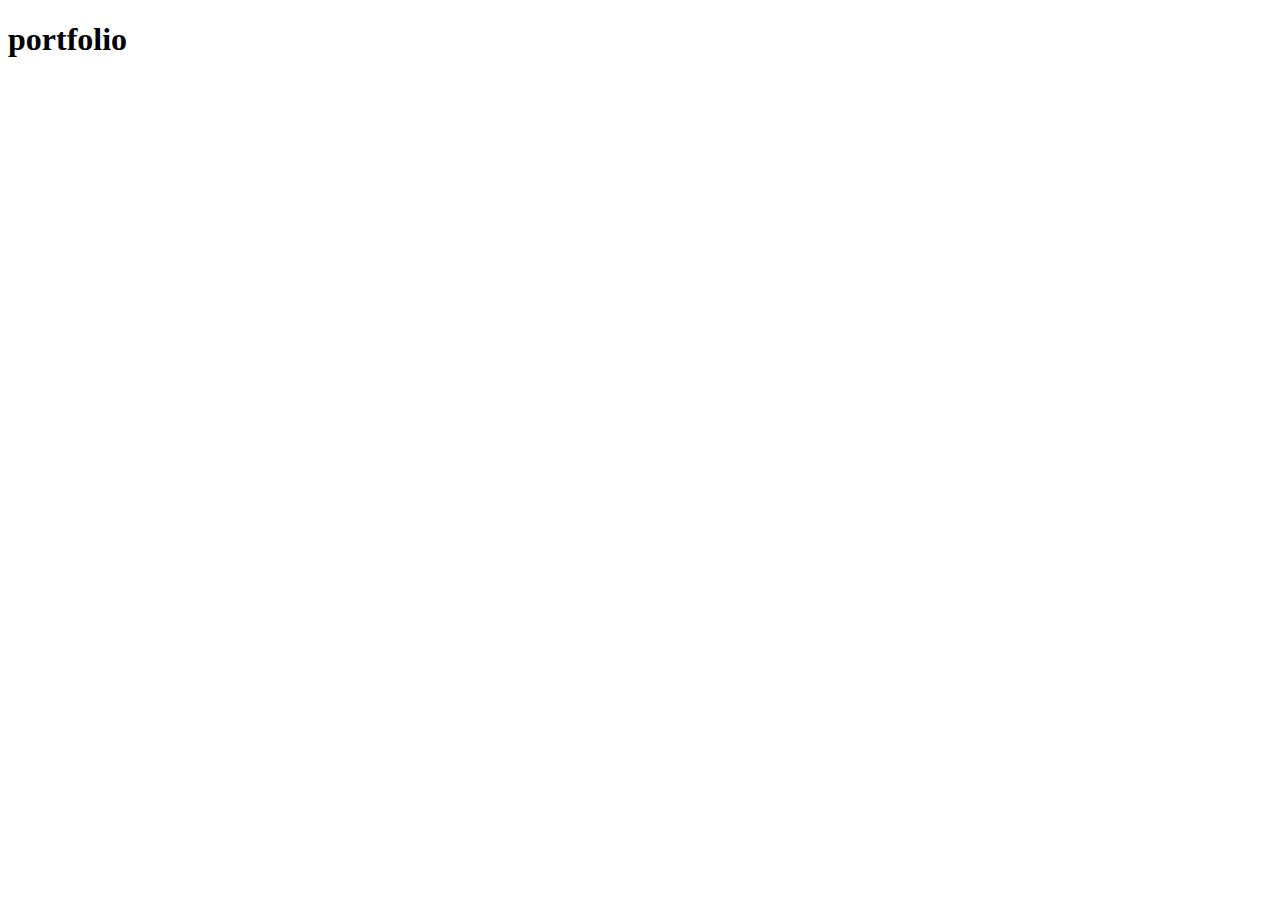
==== portfolio.html @ 669b17e3 "portfolio" ====
<!DOCTYPE html>
<html lang="en">
<head>
    <meta charset="UTF-8">
    <meta name="viewport" content="width=device-width, initial-scale=1.0">
    <title>portfolio</title>
</head>
<body>
    <h1>portfolio</h1>
</body>
</html>
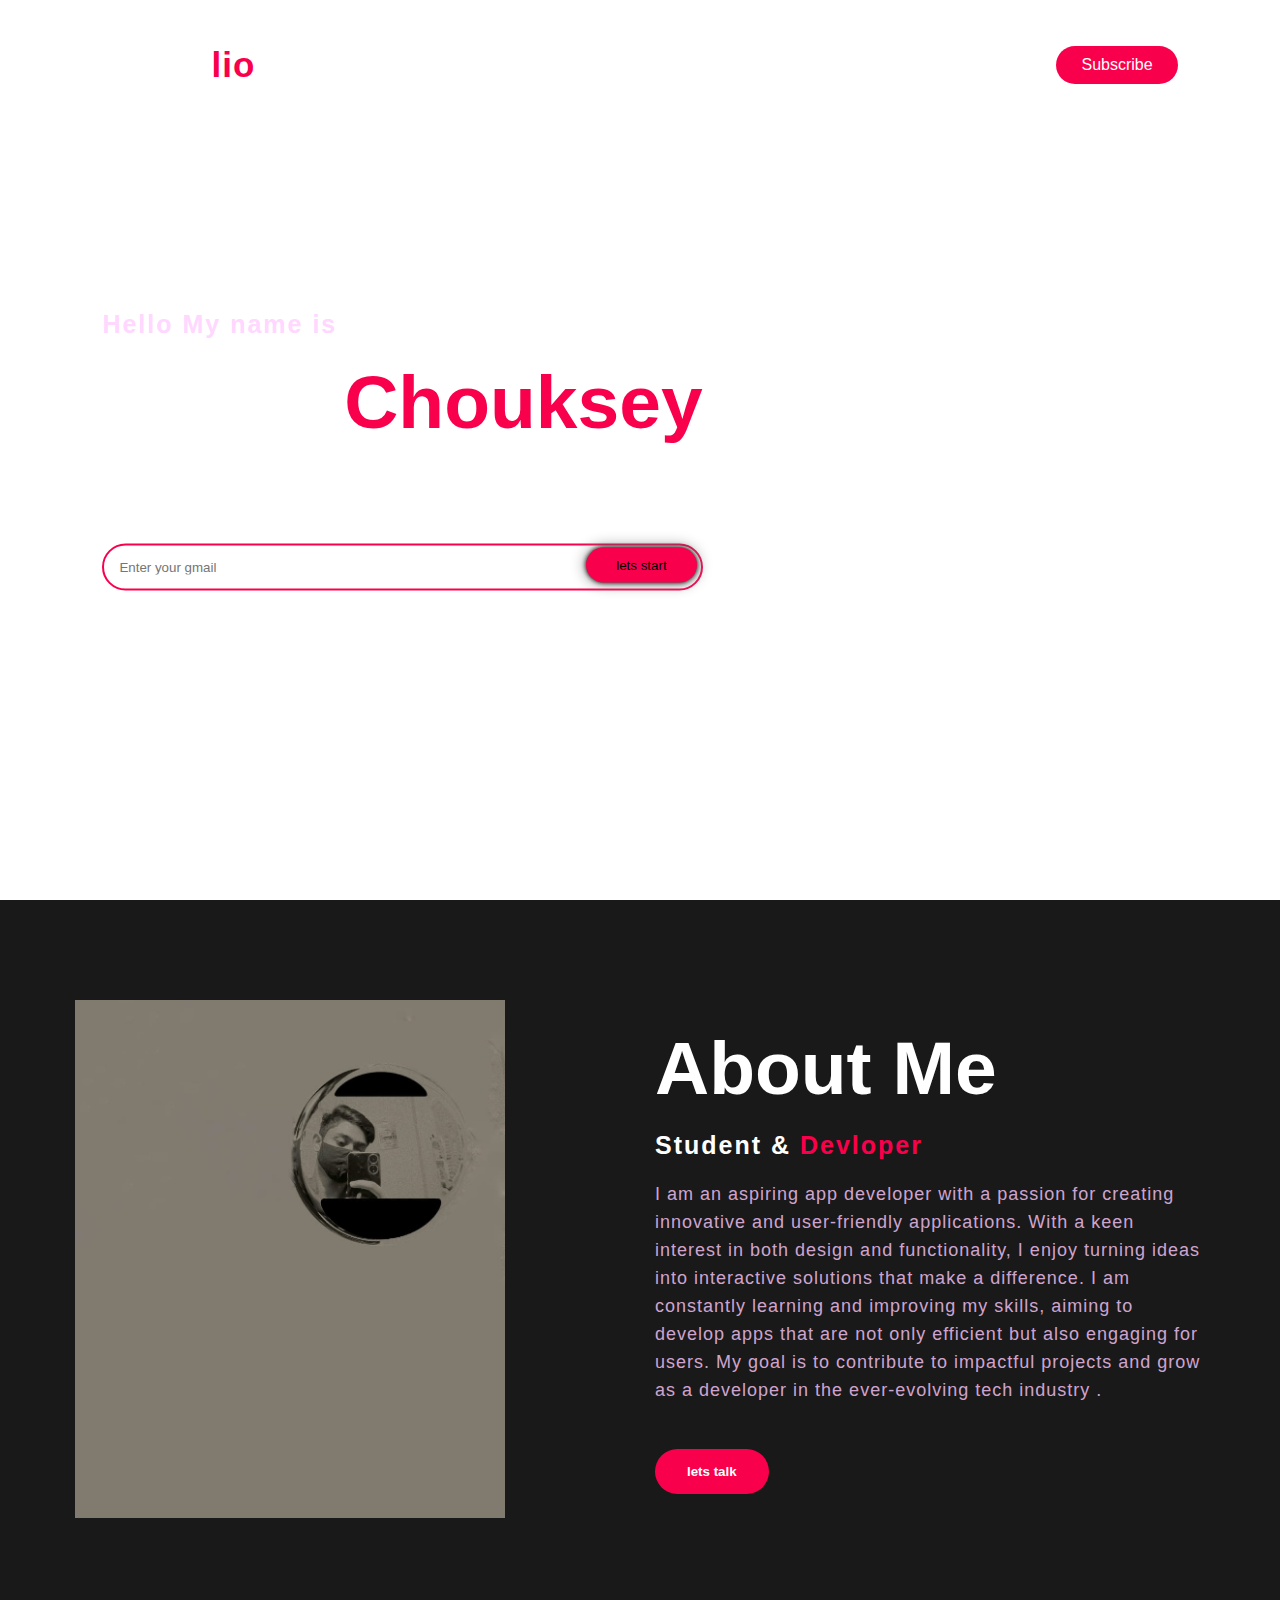
==== commit 2dab1067: "my portfolio" ====
--- a/portfolio.html
+++ b/portfolio.html
@@ -3,9 +3,82 @@
 <head>
     <meta charset="UTF-8">
     <meta name="viewport" content="width=device-width, initial-scale=1.0">
-    <title>portfolio</title>
+    <title>portfolio</title>  
+    <link rel="stylesheet" href="style.css">
+    <link rel="icon" href="/img/logo.jpeg">
+    <link rel="stylesheet" href="https://cdnjs.cloudflare.com/ajax/libs/font-awesome/6.6.0/css/all.min.css" integrity="sha512-Kc323vGBEqzTmouAECnVceyQqyqdsSiqLQISBL29aUW4U/M7pSPA/gEUZQqv1cwx4OnYxTxve5UMg5GT6L4JJg==" crossorigin="anonymous" referrerpolicy="no-referrer" />
+    
 </head>
 <body>
-    <h1>portfolio</h1>
+   
+
+    <!-- main -->
+
+    <main id="main">
+        <section>
+            
+            <div>
+                <nav >
+                    <h1 class="logo">Portfo<span>lio</span></h1>
+                     <ul>
+                        
+                        <li ><a href="#">Home</a></li>
+                        <li><a href="#">About us</a> </li>
+                        <li><a href="#">Service</a></li>
+                        <li><a href="#">Skill</a></li>
+                        <li><a href="#">Contact</a></li>
+                    </ul>
+                    <a class="btn" href="#">Subscribe</a>
+                    
+                </nav>
+                <div class="content">
+                    <h4>Hello My name is </h4>
+                    <h1>Vansh<span> Chouksey</span></h1>
+                    <h3>Im a Student.</h3>
+                    <div class="mll">
+                        <form >
+                            <input type="email" name="email" id="email" placeholder="Enter your gmail">
+                            <input type="submit" name="submit" value="lets start">
+                        </form>
+                    </div>
+                    
+                </div>
+                
+               </div>
+
+
+        </section>
+    
+        <!-- home ends here -->
+         <!-- about section starts  -->
+        <section class="about">
+            <div class="main-div">
+                <img src="/img/mehh.jpg" alt="">
+                <div class="about-text">
+                    
+                    <h2>
+                        About Me 
+                    </h2>
+                    <h5>
+                        Student & <span>Devloper</span>
+                    </h5>
+                    <p>I am an aspiring app developer with a passion for creating innovative and user-friendly applications. With a keen interest in both design and functionality, I enjoy turning ideas into interactive solutions that make a difference. I am constantly learning and improving my skills, aiming to develop apps that are not only efficient but also engaging for users. My goal is to contribute to impactful projects and grow as a developer in the ever-evolving tech industry .</p>
+                    <button class="b2" type="button">lets talk</button>
+                </div>
+            </div>
+        </section>
+        <!-- About us ends here -->
+         <!-- service section starts  -->
+        <section>service
+    
+        </section>
+        <section>skill
+    
+        </section>
+        <section>contact
+    
+        </section>
+    </main>
+
 </body>
 </html>--- a/style.css
+++ b/style.css
@@ -0,0 +1,162 @@
+*{
+    margin: 0px;
+    padding: 0px;
+    box-sizing: border-box;
+    border: 2px;
+    font-family: 'Franklin Gothic Medium', 'Arial Narrow', Arial, sans-serif;
+}
+#main section{
+    width: 100%;
+    height: 100vh;
+    /* background: url(/img/mehh.jpg); */
+    background-repeat: no-repeat;
+
+}
+
+nav{
+    display: flex;
+    align-items: center;
+    justify-content: space-between;
+    padding-top: 45px;
+    padding-left: 8%;
+    padding-right: 8%;
+    
+
+}
+.logo {
+    color: white;
+    font-size: 35px;
+    letter-spacing: 1px;
+    cursor: pointer;
+}
+.logo:hover{
+    color: black;
+}
+span{
+    color: #f9004d;
+}
+#main section div nav  ul li {
+display: inline;
+list-style-type:none ;
+padding: 10px 25px;
+}
+ul li a {
+    text-decoration: none;
+    color: white;
+    font-weight: bold;
+    text-transform: capitalize;
+}
+ul li a:hover{
+    color:#f9004d ;
+}
+
+.btn{
+    background-color: #f9004d;
+    color: white;
+    text-decoration: none;
+    border: 2px;
+    font-weight: bold transparent;
+    padding: 10px 25px;
+    border-radius: 30px;
+    transition: .45;
+}
+.btn:hover{
+    transform: scale(1.2);
+}
+.content{
+    position: absolute;
+    top: 50%;
+    left: 8%;
+    transform: translateY(-50%);
+}
+.content h1{
+color: white;
+margin: 20px 0px 20px;
+font-size: 75px;
+}
+.content h3{
+    color: white;
+margin-bottom: 50px;
+font-size: 25px;
+
+}
+.content h4{
+    color:#fcfc;
+    letter-spacing: 2px;
+    font-size: 25px;
+}
+.mll form input:first-child{
+    display: inline;
+    width: 100%;
+    padding: 14px 130px 14px 15px;
+    border: 2px solid #f9004d;
+    border-radius: 30px;
+
+}
+.mll form input:last-child{
+    position: absolute;
+    display: inline;
+   outline: none;
+    border: none;
+    padding: 10px 30px;
+    border-radius: 30px;
+    background-color: #f9004d;
+    box-shadow: 0px 0px 5px #000, 0px 0px 15px #858585;
+    top: 238px;
+    right: 6px;
+}
+.about{
+    width: 100%;
+    padding: 100px 0px;
+    background-color: #191919;
+}
+.about img {
+    height: auto;
+    width: 430px;
+}
+.about-text{
+    width: 550px;
+}
+.main-div{
+    width: 1130px;
+    max-width: 95%;
+    margin: 0 auto;
+    display: flex;
+    align-items: center;
+    justify-content: space-between;
+}
+.about-text h2{
+    color: white;
+    font-size: 75px;
+    text-transform: capitalize;
+    margin-bottom: 20px;
+}
+.about-text h5{
+    color: white;
+    letter-spacing: 2px;
+    font-size: 25px;
+    text-transform: capitalize;
+    margin-bottom: 20px;
+}
+.about-text p{
+    color: #fcfc;
+    letter-spacing: 1px;
+    font-size: 18px;
+    line-height: 28px;
+    margin-bottom: 45px;
+}
+.b2{
+    background-color: #f9004d;
+    color: white;
+    text-decoration: none;
+    border: 2px solid transparent;
+    font-weight: bold;
+    padding: 13px 30px;
+    border-radius: 30px;
+    transition: 0.45;
+}
+.b2:hover{
+    background-color: transparent;
+    border: 2px solid #f9004d;
+    cursor: pointer;
+}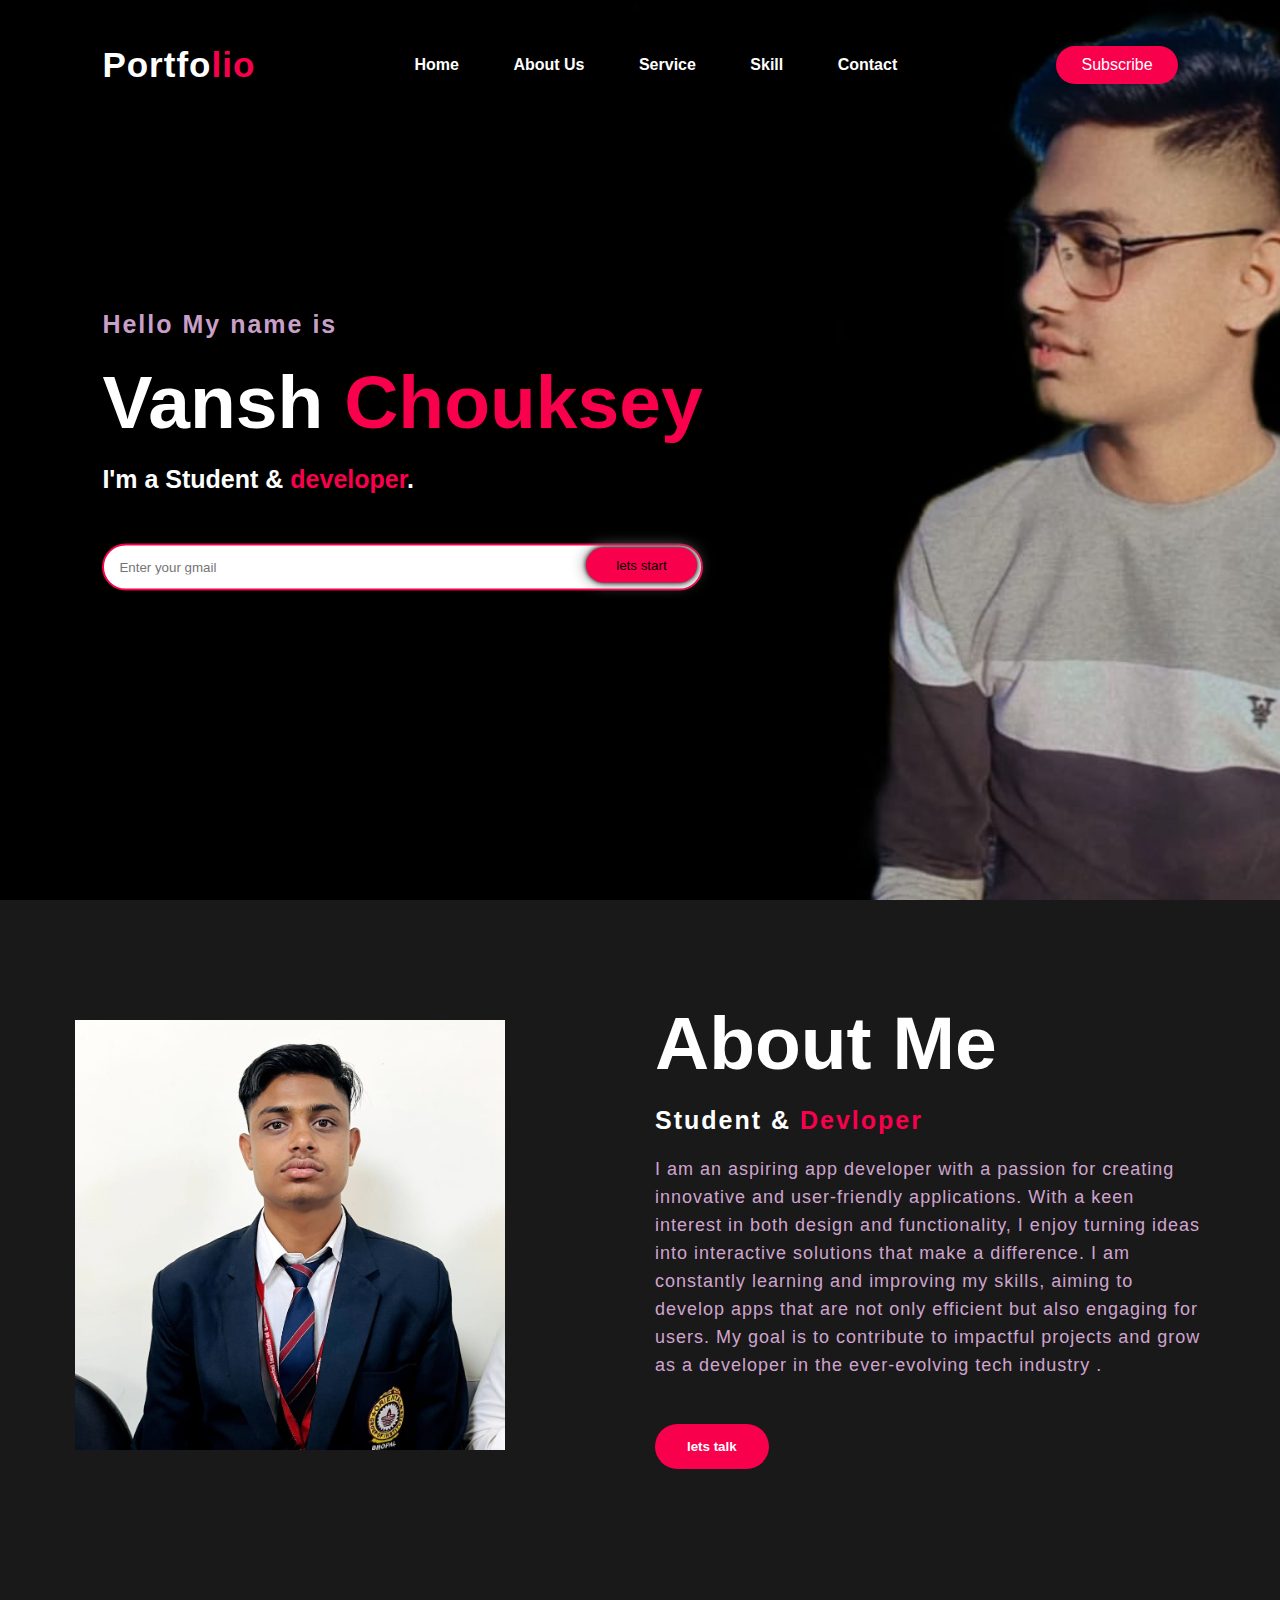
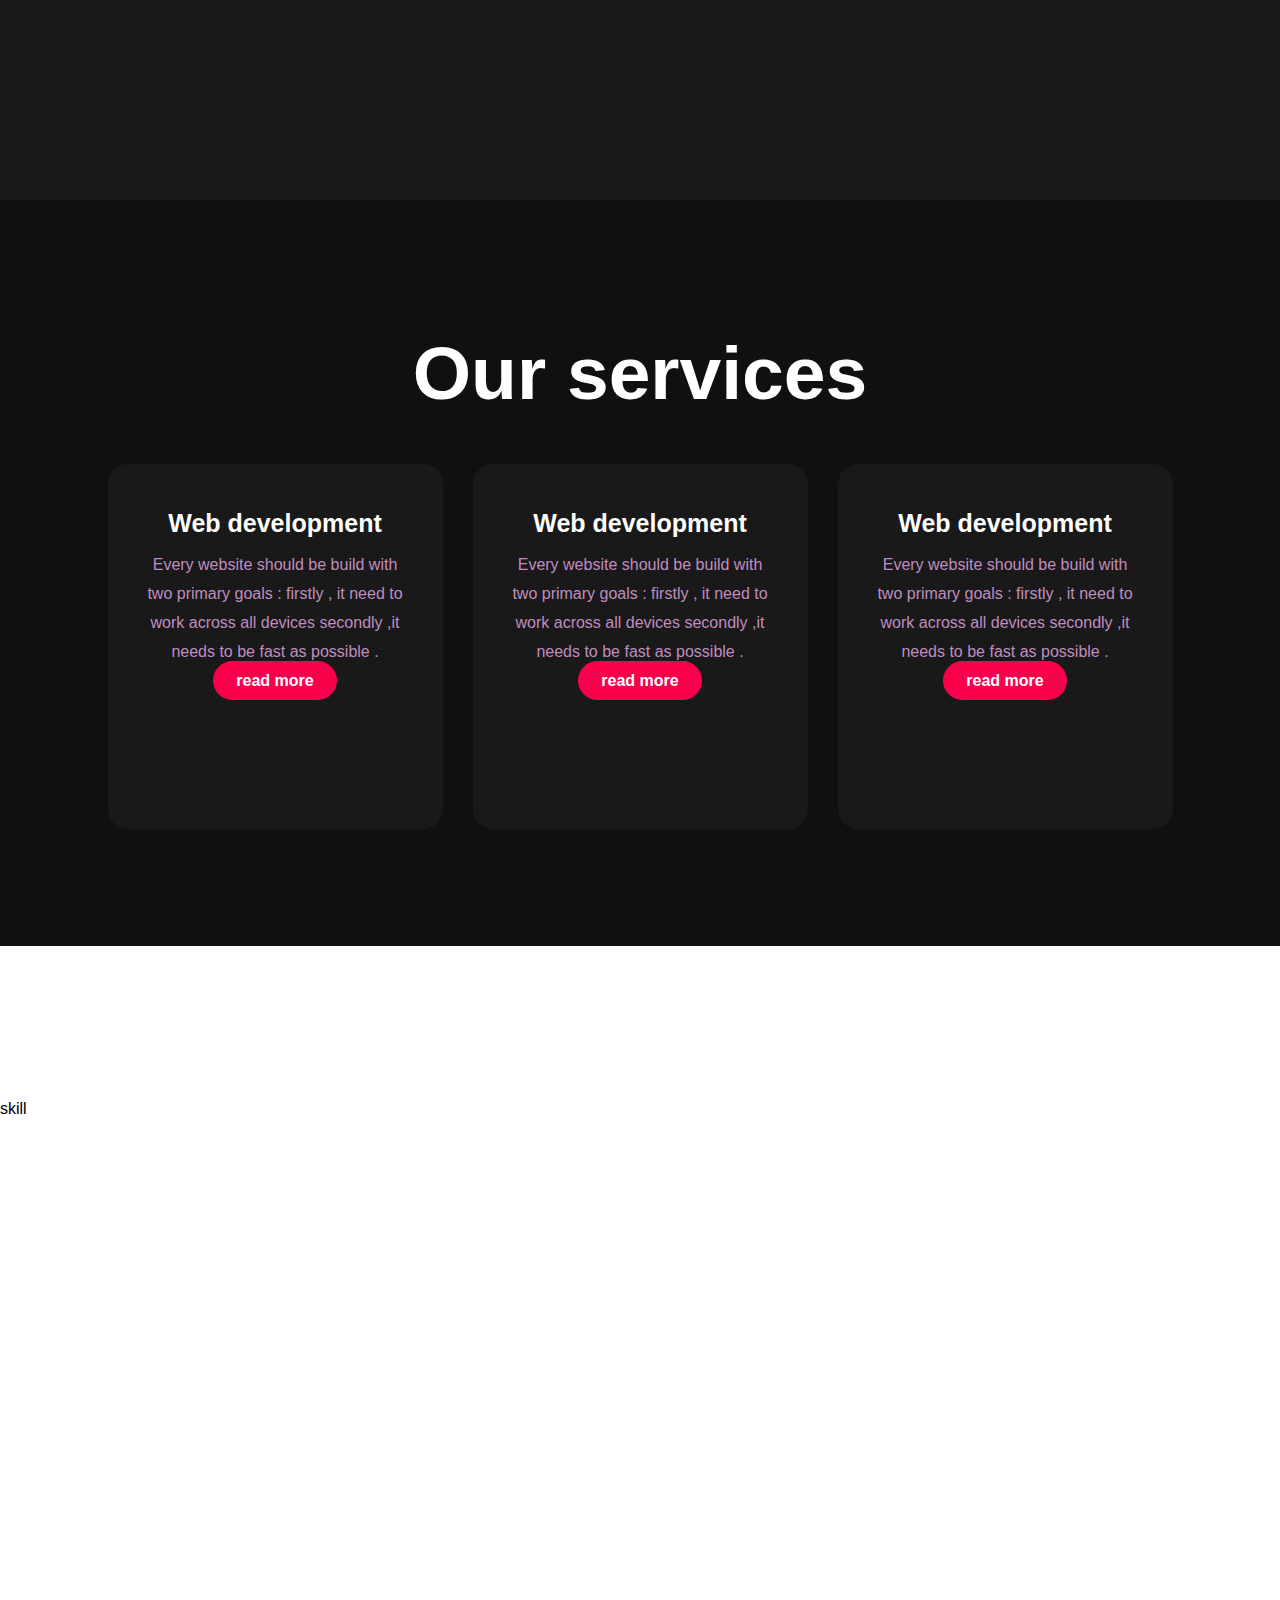
==== commit f3d99f78: "my portfolio-services" ====
--- a/portfolio.html
+++ b/portfolio.html
@@ -15,7 +15,7 @@
     <!-- main -->
 
     <main id="main">
-        <section>
+        <section class="image">
             
             <div>
                 <nav >
@@ -34,7 +34,7 @@
                 <div class="content">
                     <h4>Hello My name is </h4>
                     <h1>Vansh<span> Chouksey</span></h1>
-                    <h3>Im a Student.</h3>
+                    <h3>I'm a Student & <span>developer</span>.</h3>
                     <div class="mll">
                         <form >
                             <input type="email" name="email" id="email" placeholder="Enter your gmail">
@@ -53,7 +53,7 @@
          <!-- about section starts  -->
         <section class="about">
             <div class="main-div">
-                <img src="/img/mehh.jpg" alt="">
+                <img src="/img/std.jpg" alt="">
                 <div class="about-text">
                     
                     <h2>
@@ -69,7 +69,50 @@
         </section>
         <!-- About us ends here -->
          <!-- service section starts  -->
-        <section>service
+        <section >
+        <div class="service">
+            <div class="tittle">
+                <h2>Our services</h2>
+            </div>
+            <div class="box">
+                <div class="card">
+                    <i class="fa-solid fa-bars"></i>
+                    <h5>Web development</h5>
+                <div class="pra">
+                    <p>Every website should be build with two primary goals : firstly , it need to work across all devices secondly ,it needs to be fast as possible .<p>
+                        <p style="text-align: center;">
+                            <a href="#">read more</a>
+                        </p>
+                </div>
+            </div>
+            <div class="card">
+                <i class="fa-solid fa-user"></i>
+                <h5>Web development</h5>
+            <div class="pra">
+                <p>Every website should be build with two primary goals : firstly , it need to work across all devices secondly ,it needs to be fast as possible .<p>
+                    <p style="text-align: center;">
+                        <a  href="#">read more</a>
+                    </p>
+            </div>
+        </div>
+        <div class="card">
+            <i class="fa-solid fa-bell"></i>
+            <h5>Web development</h5>
+        <div class="pra">
+            <p>Every website should be build with two primary goals : firstly , it need to work across all devices secondly ,it needs to be fast as possible .<p>
+                <p style="text-align: center;">
+                    <a href="#">read more</a>
+                </p>
+        </div>
+    </div>
+         </div>
+         </div>
+            
+     
+               
+            
+            
+          
     
         </section>
         <section>skill
--- a/style.css
+++ b/style.css
@@ -11,6 +11,10 @@
     /* background: url(/img/mehh.jpg); */
     background-repeat: no-repeat;
 
+}
+.image{
+    background: url('/img/good.jpg') no-repeat center center fixed;
+    background-size: cover;
 }
 
 nav{
@@ -159,4 +163,69 @@
     background-color: transparent;
     border: 2px solid #f9004d;
     cursor: pointer;
+}
+.service{
+    width: 100%;
+    padding: 100px 0px;
+    background-color: #101010;
+}
+.tittle h2{
+    color: white;
+    font-size: 75px;
+    width: 1130px;
+    margin: 30px auto;
+    text-align: center;
+}
+.box{
+    display: flex;
+    justify-content: center;
+    align-items: center;
+    min-height: 400px;
+}
+.card{
+height: 365px;
+width: 335px;
+padding: 20px 35px;
+background-color: #191919;
+border-radius: 20px;
+margin: 15px;
+overflow: hidden;
+text-align: center;
+
+}
+.card i{
+    font-size: 50px;
+    display: block;
+    color: #f9004d;
+    margin: 25px 0px ;
+}
+h5{
+    color: white;
+    font-size: 25px;
+    margin-bottom: 12px;
+}
+.pra{
+    color: #fbfb;
+    font-size: 16px;
+    line-height: 29px;
+    margin-bottom: 25px;
+}
+.card a{
+    margin: 5px;
+    transform: translateY(20px); 
+    background-color: #f9004d;
+    color: white;
+    text-decoration: none;
+    border: 2px solid transparent;
+    font-weight: bold;
+    padding: 9px 21px;
+    border-radius: 30px;
+    transition: 0.45;
+   
+}
+.card a:hover{
+    background-color: transparent;
+    border: 2px solid #f9004d;
+    cursor: pointer;
+
 }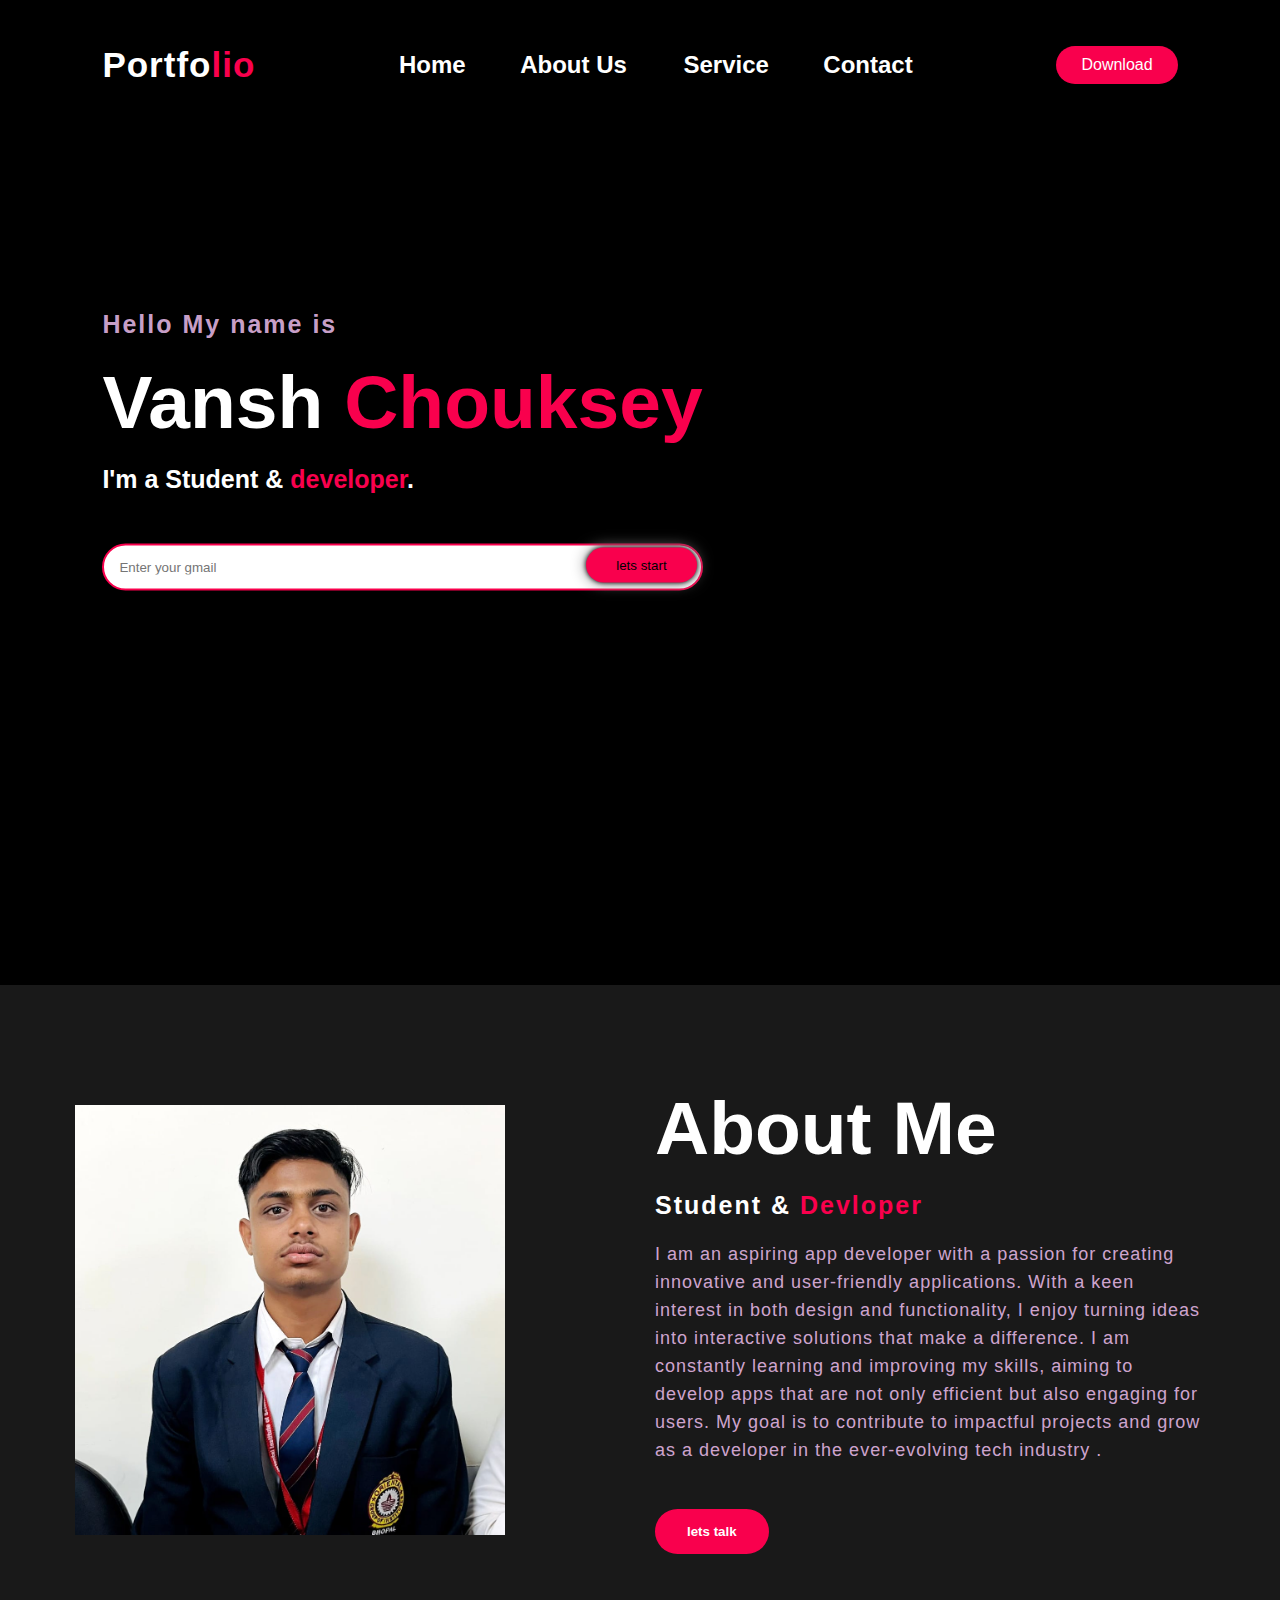
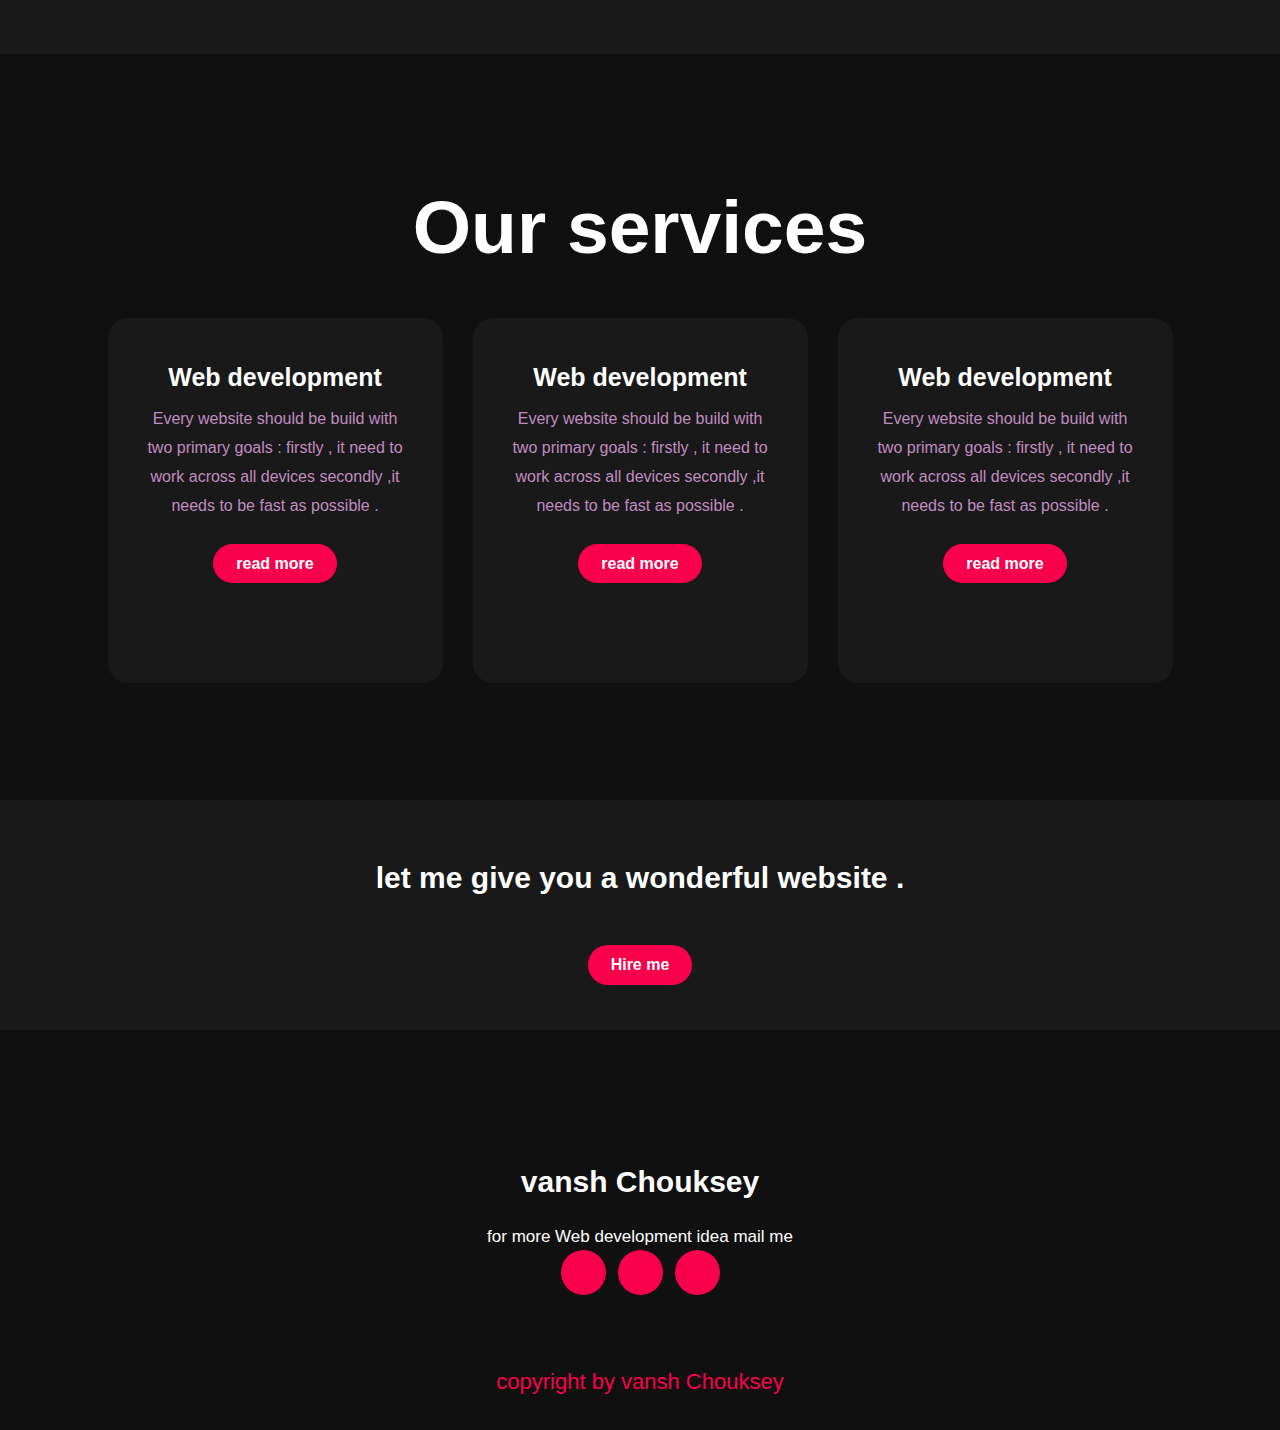
==== commit 01b9e013: "completed" ====
--- a/portfolio.html
+++ b/portfolio.html
@@ -10,6 +10,21 @@
     
 </head>
 <body>
+    <header>
+        <div>
+            <nav >
+                <h1 class="logo">Portfo<span>lio</span></h1>
+                 <ul>
+                    
+                    <li ><a href="#">Home</a></li>
+                    <li><a href="#">About us</a> </li>
+                    <li><a href="#">Service</a></li>
+                    <li><a href="#">Contact</a></li>
+                </ul>
+                <a class="btn" href="#">Download</a>
+                
+            </nav>
+    </header>
    
 
     <!-- main -->
@@ -17,7 +32,7 @@
     <main id="main">
         <section class="image">
             
-            <div>
+            <!-- <div>
                 <nav >
                     <h1 class="logo">Portfo<span>lio</span></h1>
                      <ul>
@@ -30,7 +45,7 @@
                     </ul>
                     <a class="btn" href="#">Subscribe</a>
                     
-                </nav>
+                </nav> -->
                 <div class="content">
                     <h4>Hello My name is </h4>
                     <h1>Vansh<span> Chouksey</span></h1>
@@ -51,7 +66,9 @@
     
         <!-- home ends here -->
          <!-- about section starts  -->
+          
         <section class="about">
+
             <div class="main-div">
                 <img src="/img/std.jpg" alt="">
                 <div class="about-text">
@@ -79,47 +96,60 @@
                     <i class="fa-solid fa-bars"></i>
                     <h5>Web development</h5>
                 <div class="pra">
-                    <p>Every website should be build with two primary goals : firstly , it need to work across all devices secondly ,it needs to be fast as possible .<p>
-                        <p style="text-align: center;">
-                            <a href="#">read more</a>
+                    <p>Every website should be build with two primary goals : firstly , it need to work across all devices secondly ,it needs to be fast as possible .
+                       
+                          
                         </p>
+                       
                 </div>
+                <a href="#">read more</a>
             </div>
             <div class="card">
                 <i class="fa-solid fa-user"></i>
                 <h5>Web development</h5>
             <div class="pra">
-                <p>Every website should be build with two primary goals : firstly , it need to work across all devices secondly ,it needs to be fast as possible .<p>
-                    <p style="text-align: center;">
-                        <a  href="#">read more</a>
+                <p>Every website should be build with two primary goals : firstly , it need to work across all devices secondly ,it needs to be fast as possible .
+                   
+                      
                     </p>
             </div>
+            <a  href="#">read more</a>
         </div>
         <div class="card">
             <i class="fa-solid fa-bell"></i>
             <h5>Web development</h5>
         <div class="pra">
-            <p>Every website should be build with two primary goals : firstly , it need to work across all devices secondly ,it needs to be fast as possible .<p>
-                <p style="text-align: center;">
-                    <a href="#">read more</a>
+            <p>Every website should be build with two primary goals : firstly , it need to work across all devices secondly ,it needs to be fast as possible .
+              
+                    
+                
                 </p>
         </div>
+        <a href="#">read more</a>
     </div>
          </div>
          </div>
-            
-     
-               
-            
-            
+                
+        </section>
+       <!-- ends here -->
+        <!-- contact me starts -->
+        <section>
+            <div class="contact-me">
+                <p>let me give you a wonderful website .</p>
+                <a href="">Hire me</a>
+            </div>
+    <!-- foter starts here  -->
+     <footer>
+        <p class="name">vansh Chouksey</p>
+        <p class="para">for more Web development idea mail me </p>
+        <div class="social">
+            <a href=""><i class="fa-brands fa-facebook"></i></a>
+            <a href=""><i class="fa-brands fa-instagram"></i></a>
+            <a href=""><i class="fa-brands fa-telegram"></i></a>
           
-    
-        </section>
-        <section>skill
-    
-        </section>
-        <section>contact
-    
+        </div>
+        <p class="end">copyright by vansh Chouksey</p>
+     </footer>
         </section>
     </main>
 
--- a/style.css
+++ b/style.css
@@ -6,15 +6,21 @@
     font-family: 'Franklin Gothic Medium', 'Arial Narrow', Arial, sans-serif;
 }
 #main section{
-    width: 100%;
-    height: 100vh;
+    /* width: 100%;
+    height: 100vh; */
     /* background: url(/img/mehh.jpg); */
     background-repeat: no-repeat;
 
 }
 .image{
-    background: url('/img/good.jpg') no-repeat center center fixed;
+    width: 100%;
+    height: 100vh;
+    /* background: url('/img/tryyyy.jpg') no-repeat center center fixed; */
+    background-color: #000;
     background-size: cover;
+}
+header{
+    background-color: #000;
 }
 
 nav{
@@ -23,7 +29,8 @@
     justify-content: space-between;
     padding-top: 45px;
     padding-left: 8%;
-    padding-right: 8%;
+    padding-right: 8%
+   
     
 
 }
@@ -34,15 +41,17 @@
     cursor: pointer;
 }
 .logo:hover{
-    color: black;
+    color: #f9004d;
 }
 span{
     color: #f9004d;
 }
-#main section div nav  ul li {
+header div nav  ul li {
 display: inline;
+font-size: 1.5em;
 list-style-type:none ;
 padding: 10px 25px;
+;
 }
 ul li a {
     text-decoration: none;
@@ -52,6 +61,9 @@
 }
 ul li a:hover{
     color:#f9004d ;
+ 
+
+    
 }
 
 .btn{
@@ -208,7 +220,10 @@
     color: #fbfb;
     font-size: 16px;
     line-height: 29px;
-    margin-bottom: 25px;
+    margin-bottom: 35px;
+    margin-top: 10px;
+   
+
 }
 .card a{
     margin: 5px;
@@ -221,6 +236,7 @@
     padding: 9px 21px;
     border-radius: 30px;
     transition: 0.45;
+    /* padding-top: 10px; */
    
 }
 .card a:hover{
@@ -228,4 +244,94 @@
     border: 2px solid #f9004d;
     cursor: pointer;
 
+}
+.pra a{
+    /* margin-top: 10px; */
+    padding-top: 10px;
+}
+.box .card .pra a{
+    padding-top: 10px;
+}
+.contact-me{
+    width: 100%;
+    height: 230px;
+    background-color: #191919;
+    display: flex;
+    flex-direction: column;
+    justify-content: center;
+    align-items: center;
+}
+.contact-me p{
+    color: white;
+    margin-bottom: 25px;
+    font-size: 30px;
+    font-weight: bold;
+}
+.contact-me a{
+    margin: 5px;
+    transform: translateY(20px); 
+    background-color: #f9004d;
+    color: white;
+    text-decoration: none;
+    border: 2px solid transparent;
+    font-weight: bold;
+    padding: 9px 21px;
+    border-radius: 30px;
+    transition: 0.45;
+}
+.contact-me a:hover{
+    background-color: transparent;
+    border: 2px solid #f9004d;
+    cursor: pointer;
+}
+footer{
+    position: relative;
+    width: 100%;
+    height: 400px;
+    background-color: #101010;
+    display: flex;
+    flex-direction: column;
+    align-items: center;
+    justify-content: center;
+}
+.name{
+    font-size: 30px;
+    color: white;
+    margin-bottom: 25px;
+    font-weight: bold;
+}
+.para{
+    font-size: 17px;
+    color: white;
+    text-align: center;
+    line-height:26px ;
+    width: 500px;
+}
+.social{
+    display: flex;
+    gap: 12px;
+}
+.social a{
+    width: 45px;
+    height: 45px;
+    display: flex;
+    align-items: center;
+    justify-content: center;
+    background-color: #f9004d;
+    border-radius: 50%;
+    border-radius: 30px;
+    color: white;
+    font-size: 20px;
+    text-decoration: none;
+}
+.social a:hover{
+    transform:scale(1.2) ;
+    transition: .3;
+}
+.end{
+    position: absolute;
+    color: #f9004d;
+    bottom: 35px;
+    font-size: 22px;
+
 }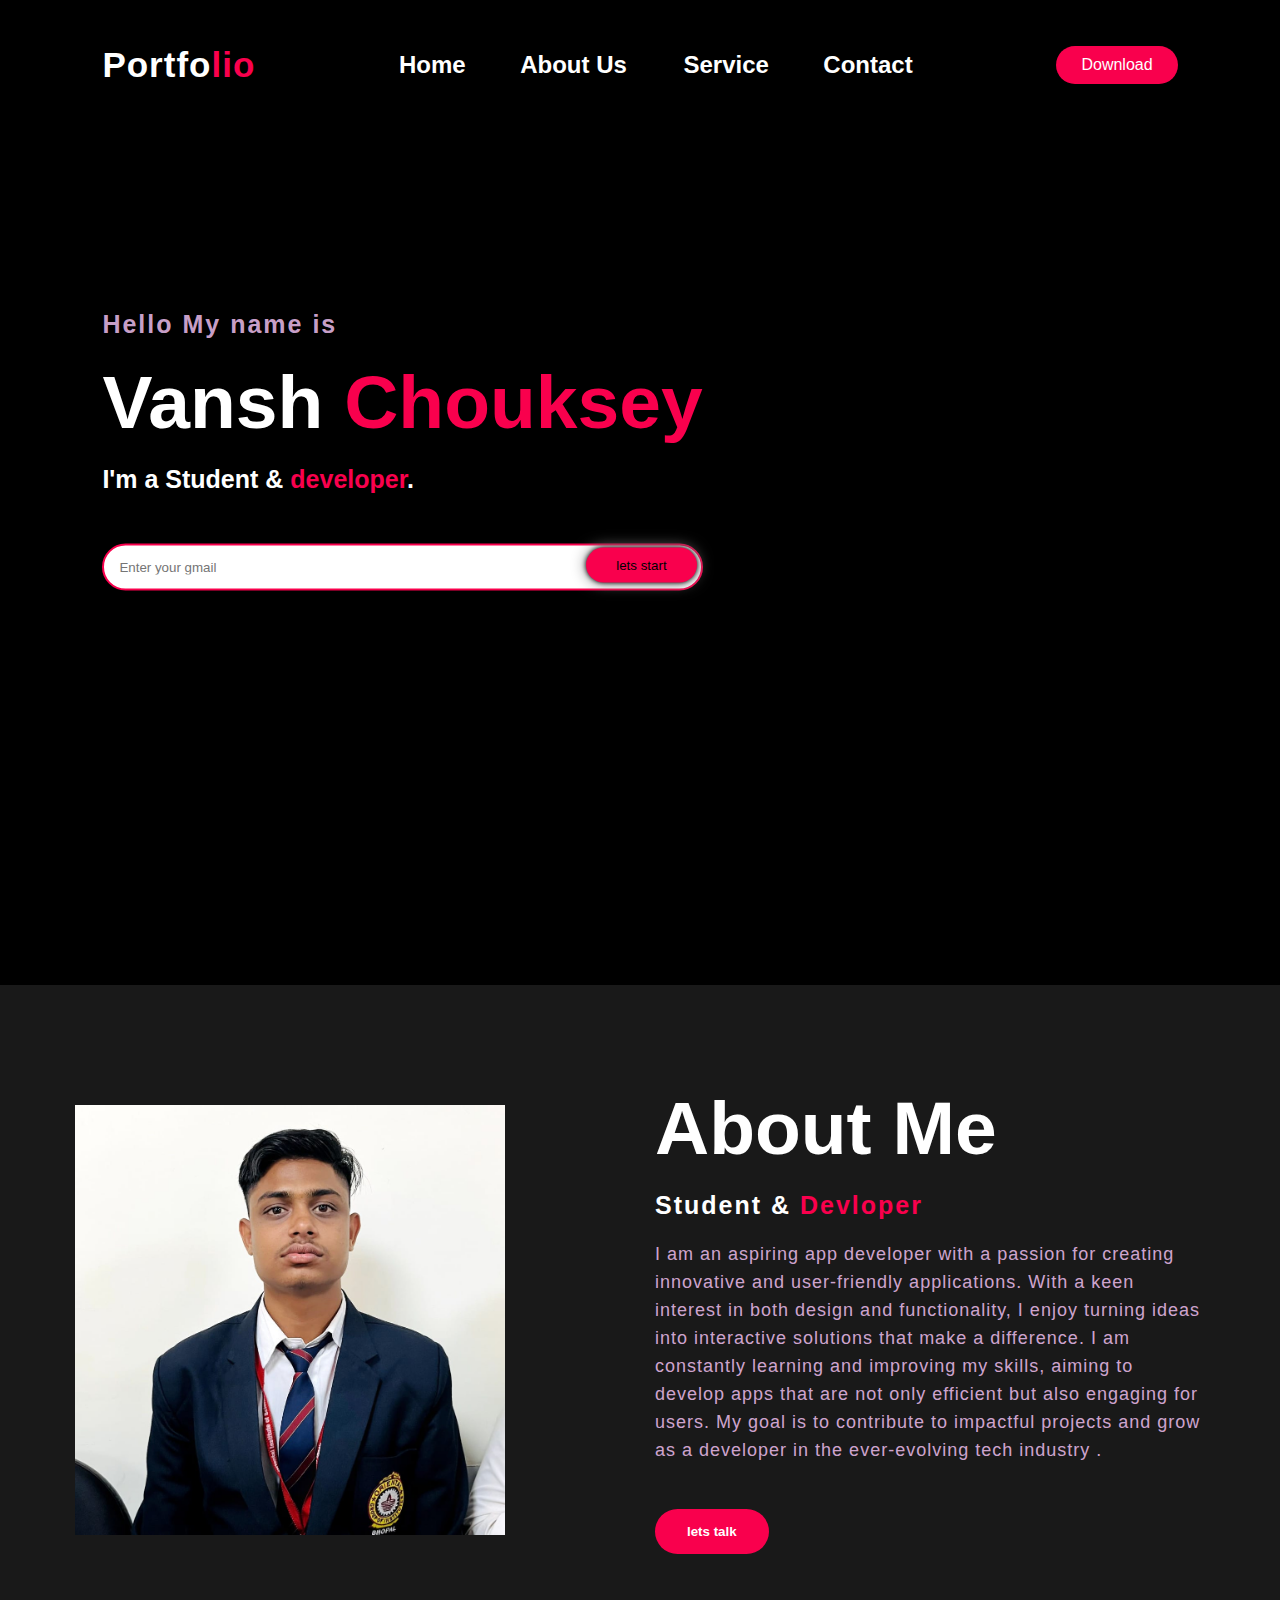
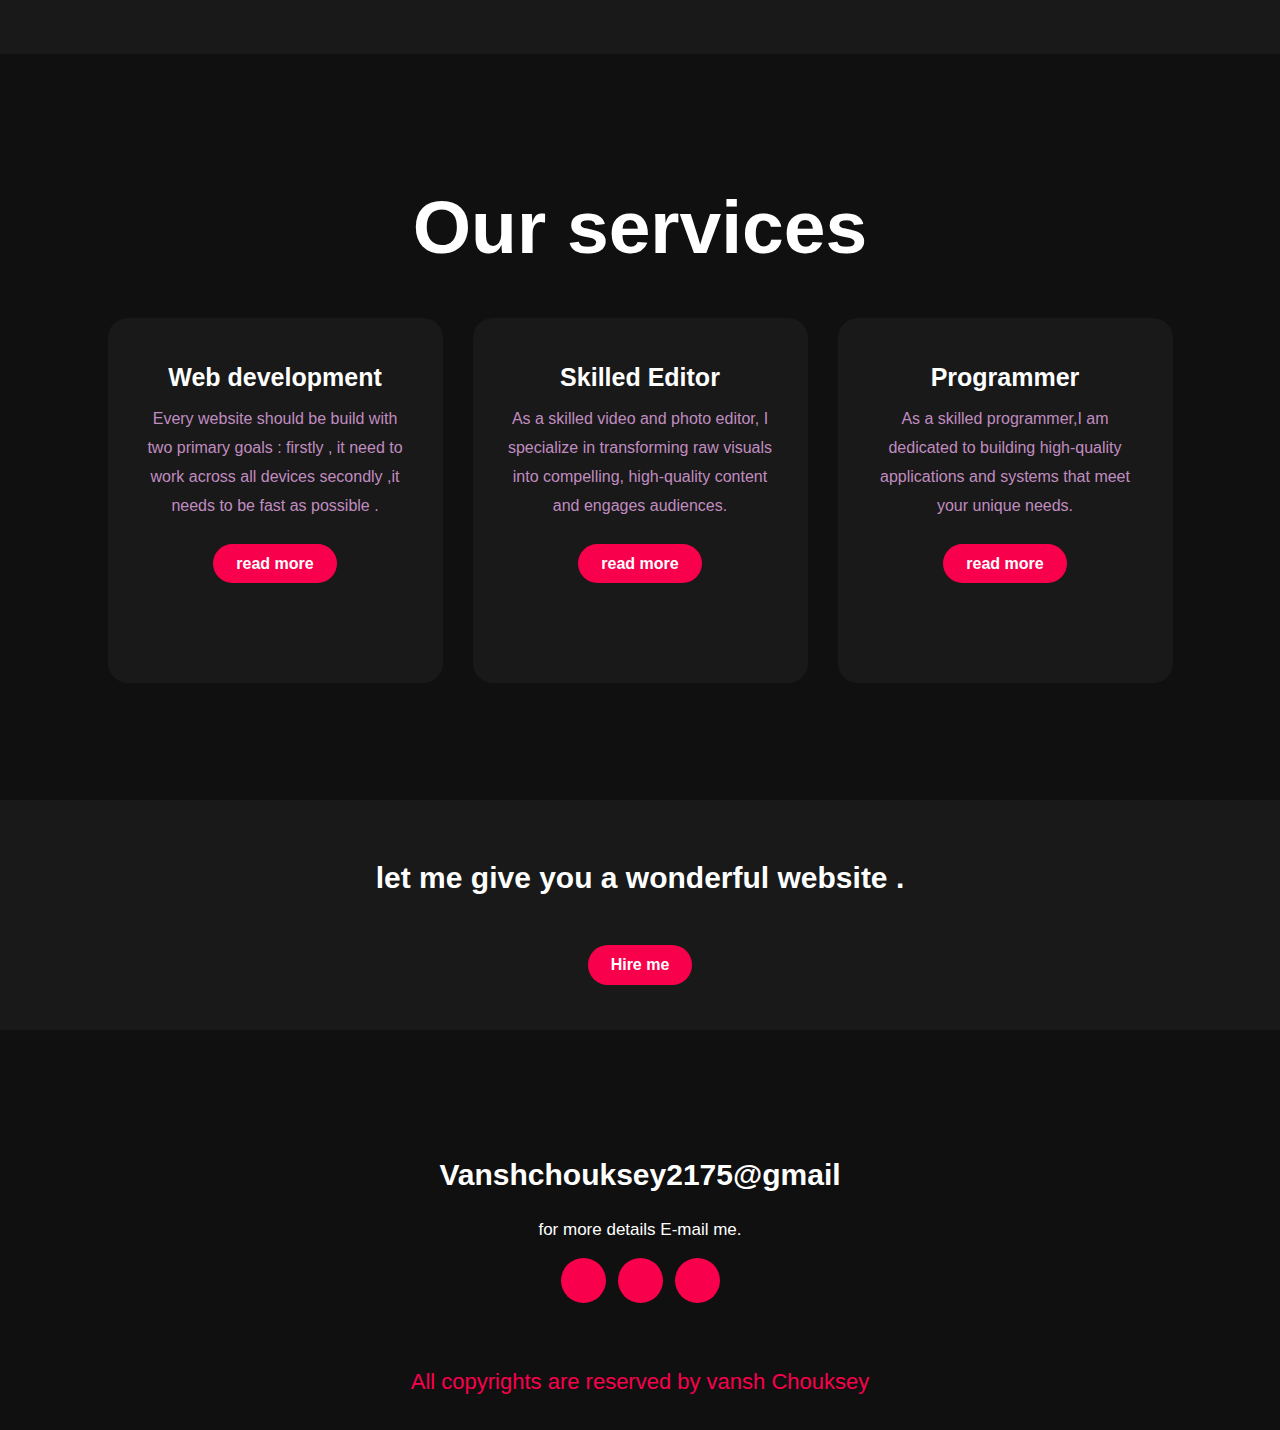
==== commit 6aeef664: "completed" ====
--- a/portfolio.html
+++ b/portfolio.html
@@ -30,22 +30,7 @@
     <!-- main -->
 
     <main id="main">
-        <section class="image">
-            
-            <!-- <div>
-                <nav >
-                    <h1 class="logo">Portfo<span>lio</span></h1>
-                     <ul>
-                        
-                        <li ><a href="#">Home</a></li>
-                        <li><a href="#">About us</a> </li>
-                        <li><a href="#">Service</a></li>
-                        <li><a href="#">Skill</a></li>
-                        <li><a href="#">Contact</a></li>
-                    </ul>
-                    <a class="btn" href="#">Subscribe</a>
-                    
-                </nav> -->
+        <section id="Home">
                 <div class="content">
                     <h4>Hello My name is </h4>
                     <h1>Vansh<span> Chouksey</span></h1>
@@ -67,7 +52,7 @@
         <!-- home ends here -->
          <!-- about section starts  -->
           
-        <section class="about">
+        <section id="about">
 
             <div class="main-div">
                 <img src="/img/std.jpg" alt="">
@@ -86,7 +71,7 @@
         </section>
         <!-- About us ends here -->
          <!-- service section starts  -->
-        <section >
+        <section id="sevice-sec">
         <div class="service">
             <div class="tittle">
                 <h2>Our services</h2>
@@ -106,20 +91,18 @@
             </div>
             <div class="card">
                 <i class="fa-solid fa-user"></i>
-                <h5>Web development</h5>
+                <h5>Skilled Editor</h5>
             <div class="pra">
-                <p>Every website should be build with two primary goals : firstly , it need to work across all devices secondly ,it needs to be fast as possible .
-                   
-                      
+                <p>As a skilled video and photo editor, I specialize in transforming raw visuals into compelling, high-quality content  and engages audiences.
                     </p>
             </div>
             <a  href="#">read more</a>
         </div>
         <div class="card">
             <i class="fa-solid fa-bell"></i>
-            <h5>Web development</h5>
+            <h5>Programmer</h5>
         <div class="pra">
-            <p>Every website should be build with two primary goals : firstly , it need to work across all devices secondly ,it needs to be fast as possible .
+            <p>As a skilled programmer,I am dedicated to building high-quality applications and systems that meet your unique needs.
               
                     
                 
@@ -133,22 +116,22 @@
         </section>
        <!-- ends here -->
         <!-- contact me starts -->
-        <section>
+        <section id="contact">
             <div class="contact-me">
                 <p>let me give you a wonderful website .</p>
                 <a href="">Hire me</a>
             </div>
     <!-- foter starts here  -->
      <footer>
-        <p class="name">vansh Chouksey</p>
-        <p class="para">for more Web development idea mail me </p>
+        <p class="name">Vanshchouksey2175@gmail</p>
+        <p class="para">for more details E-mail me. </p>
         <div class="social">
             <a href=""><i class="fa-brands fa-facebook"></i></a>
             <a href=""><i class="fa-brands fa-instagram"></i></a>
             <a href=""><i class="fa-brands fa-telegram"></i></a>
           
         </div>
-        <p class="end">copyright by vansh Chouksey</p>
+        <p class="end">All copyrights are reserved  by vansh Chouksey</p>
      </footer>
         </section>
     </main>
--- a/style.css
+++ b/style.css
@@ -12,7 +12,7 @@
     background-repeat: no-repeat;
 
 }
-.image{
+#Home{
     width: 100%;
     height: 100vh;
     /* background: url('/img/tryyyy.jpg') no-repeat center center fixed; */
@@ -121,12 +121,13 @@
     top: 238px;
     right: 6px;
 }
-.about{
+/* about */
+#about{
     width: 100%;
     padding: 100px 0px;
     background-color: #191919;
 }
-.about img {
+#about img {
     height: auto;
     width: 430px;
 }
@@ -176,6 +177,7 @@
     border: 2px solid #f9004d;
     cursor: pointer;
 }
+/* service */
 .service{
     width: 100%;
     padding: 100px 0px;
@@ -300,12 +302,16 @@
     margin-bottom: 25px;
     font-weight: bold;
 }
+.name:hover{
+    border-bottom: 5px solid #197416;
+}
 .para{
     font-size: 17px;
     color: white;
     text-align: center;
     line-height:26px ;
     width: 500px;
+    margin-bottom: 15px;
 }
 .social{
     display: flex;
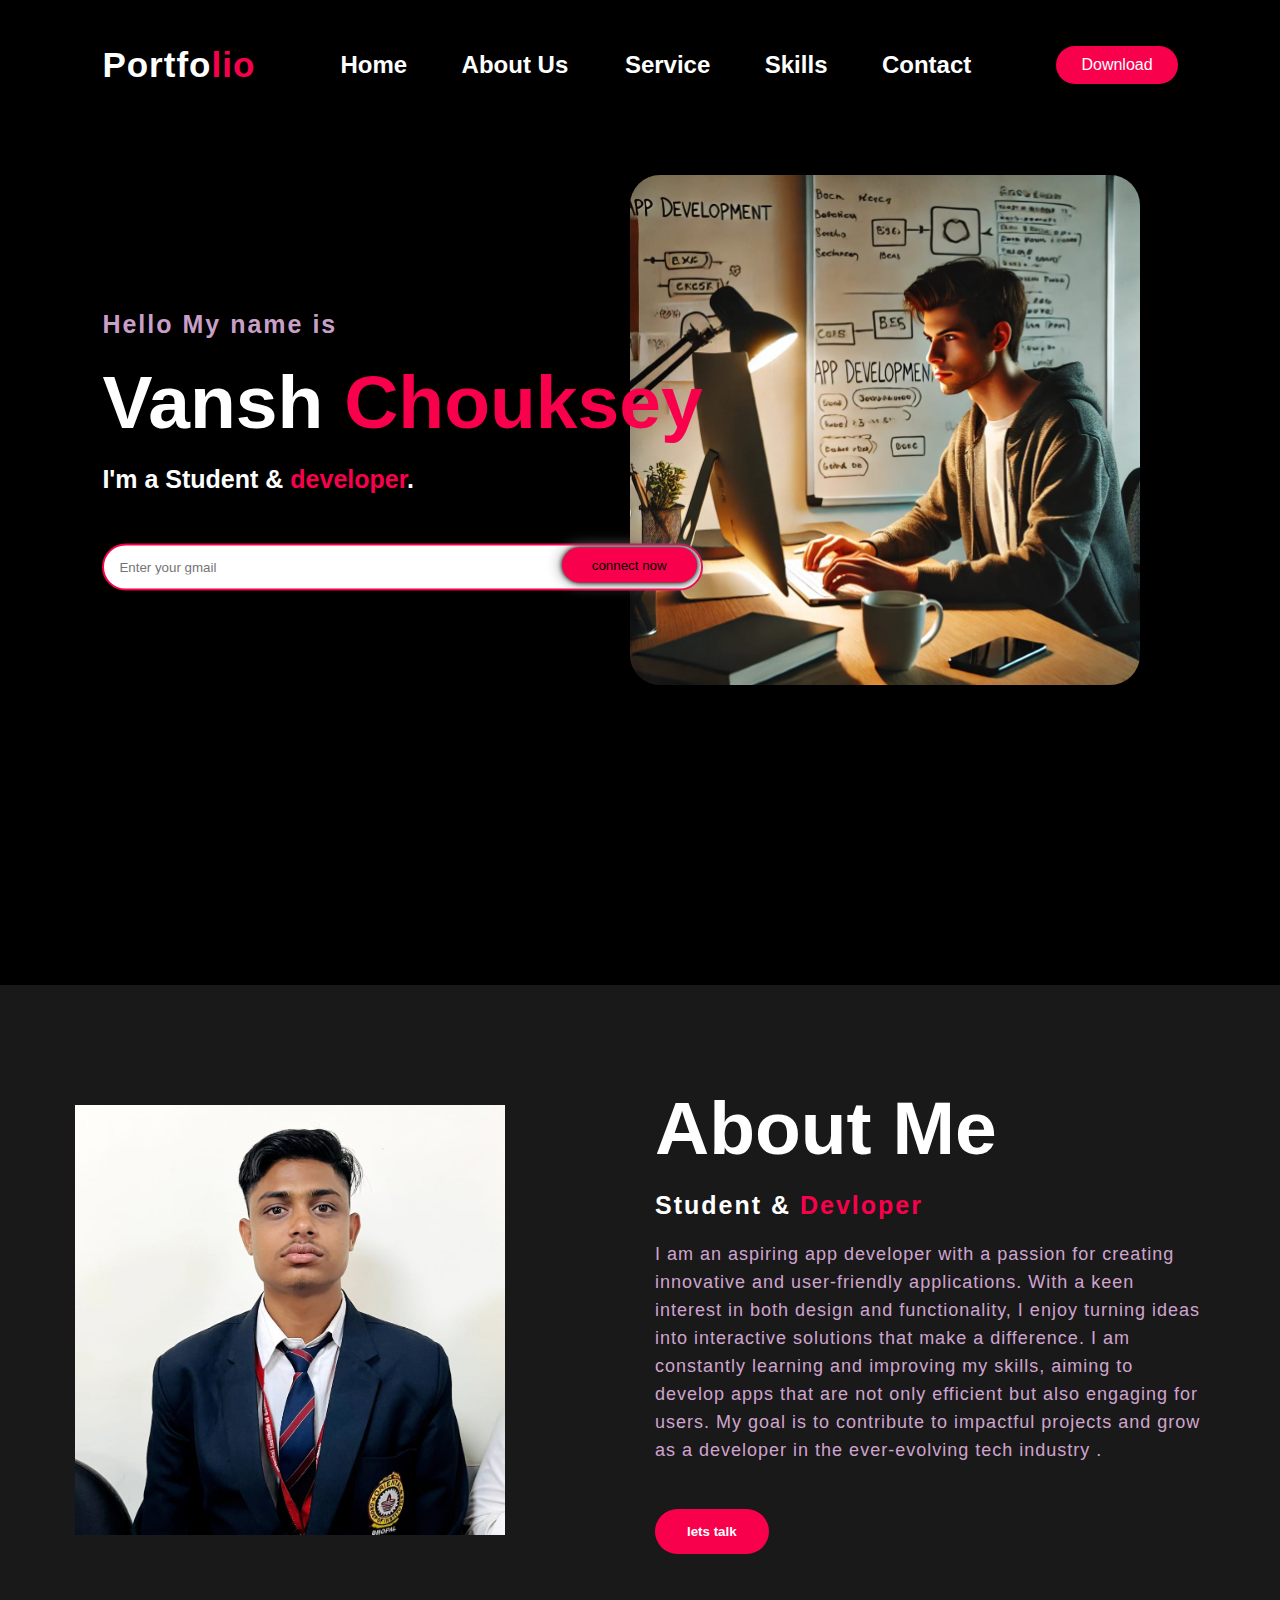
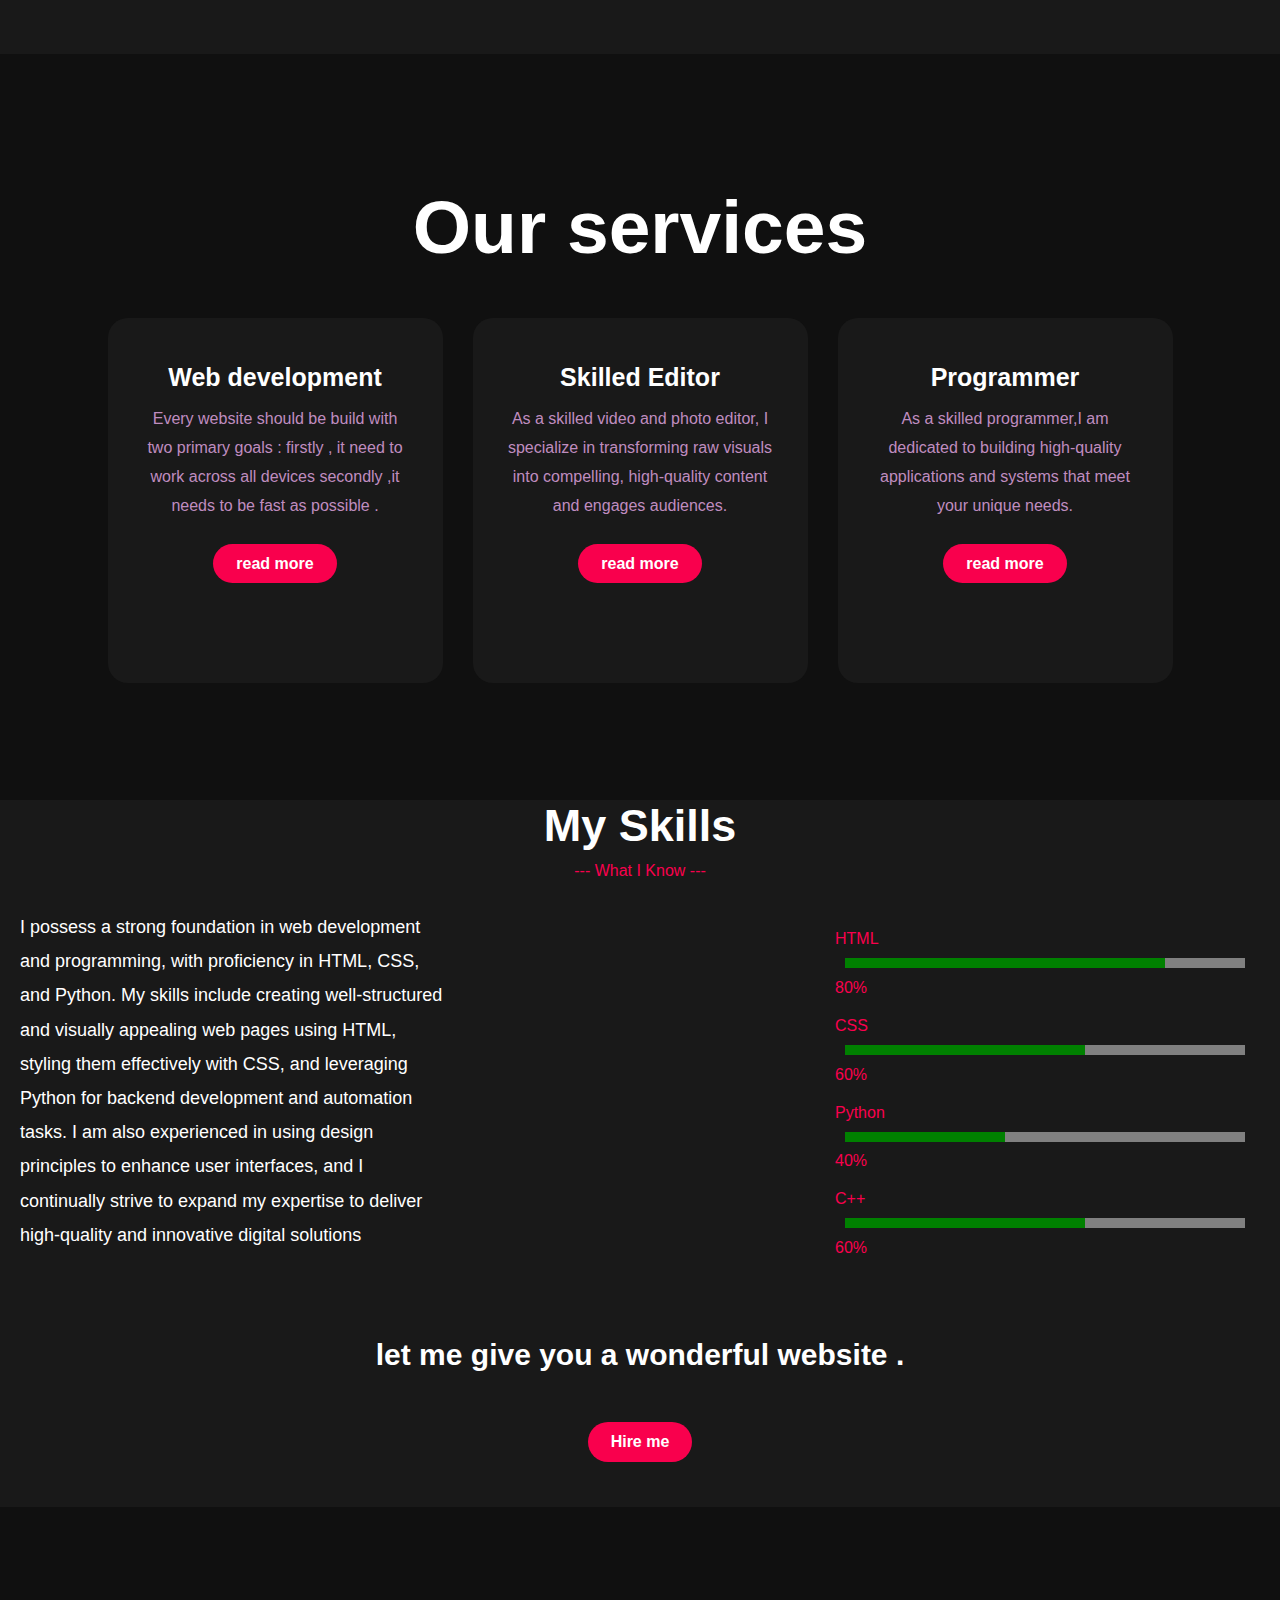
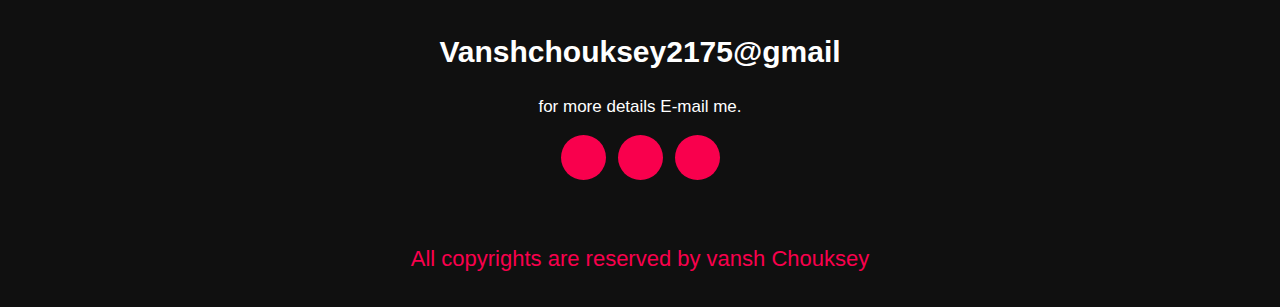
==== commit cfa1af89: "skill" ====
--- a/portfolio.html
+++ b/portfolio.html
@@ -16,10 +16,11 @@
                 <h1 class="logo">Portfo<span>lio</span></h1>
                  <ul>
                     
-                    <li ><a href="#">Home</a></li>
-                    <li><a href="#">About us</a> </li>
-                    <li><a href="#">Service</a></li>
-                    <li><a href="#">Contact</a></li>
+                    <li ><a href="#Home">Home</a></li>
+                    <li><a href="#about">About us</a> </li>
+                    <li><a href="#sevice-sec">Service</a></li>
+                    <li><a href="#skills">Skills</a></li>
+                    <li><a href="#contact">Contact</a></li>
                 </ul>
                 <a class="btn" href="#">Download</a>
                 
@@ -31,6 +32,9 @@
 
     <main id="main">
         <section id="Home">
+            <div class="img1">
+                <img src="/img/pr.jpg" >
+            </div>
                 <div class="content">
                     <h4>Hello My name is </h4>
                     <h1>Vansh<span> Chouksey</span></h1>
@@ -38,7 +42,7 @@
                     <div class="mll">
                         <form >
                             <input type="email" name="email" id="email" placeholder="Enter your gmail">
-                            <input type="submit" name="submit" value="lets start">
+                            <input type="submit" name="submit" value="connect now">
                         </form>
                     </div>
                     
@@ -115,6 +119,41 @@
                 
         </section>
        <!-- ends here -->
+        <!-- skill section -->
+        <section id="skills">
+            <div class="skill-head">
+                <h3>My Skills</h3>
+                <p>--- What I Know ---</p>
+            </div>
+         <div class="skills-container">
+            <div class="skill-para">
+                <p>
+                    I possess a strong foundation in web development and programming, with proficiency in HTML, CSS, and Python. My skills include creating well-structured and visually appealing web pages using HTML, styling them effectively with CSS, and leveraging Python for backend development and automation tasks. I am also experienced in using design principles to enhance user interfaces, and I continually strive to expand my expertise to deliver high-quality and innovative digital solutions
+                </p>
+            </div>
+            <div class="what">
+                
+                <div class="skill">
+                    <p>HTML</p>
+                    <progress max="100" value="80"></progress><span>80%</span>
+                </div>
+                <div class="skill">
+                    <p>CSS</p>
+                    <progress max="100" value="60"></progress><span>60%</span>
+                </div>
+                <div class="skill">
+                    <p>Python</p>
+                    <progress max="100" value="40"></progress><span>40%</span>
+                </div>
+                <div class="skill">
+                    <p>C++</p>
+                    <progress max="100" value="60"></progress><span>60%</span>
+                </div>
+    
+            </div>
+         </div>
+        </section>
+         
         <!-- contact me starts -->
         <section id="contact">
             <div class="contact-me">
--- a/style.css
+++ b/style.css
@@ -4,6 +4,7 @@
     box-sizing: border-box;
     border: 2px;
     font-family: 'Franklin Gothic Medium', 'Arial Narrow', Arial, sans-serif;
+    scroll-behavior: smooth;
 }
 #main section{
     /* width: 100%;
@@ -12,6 +13,20 @@
     background-repeat: no-repeat;
 
 }
+.img1 {
+    display: flex; /* Make it a flex container */
+    justify-content: flex-end; /* Align child elements to the right */
+    height: 600px;
+    padding-right: 140px;
+    padding-top: 90px;
+  
+}
+.img1 img{
+    background-color: #f9004d;
+    border-radius: 50%;
+    border-radius: 30px;
+}
+
 #Home{
     width: 100%;
     height: 100vh;
@@ -254,6 +269,58 @@
 .box .card .pra a{
     padding-top: 10px;
 }
+/* skills */
+#skills{
+    background-color: #191919;
+}
+.skill-head {
+    text-align: center;
+}
+.skill-head h3{
+    color: white;
+    font-size: 45px;
+}
+.skill-head p {
+    color: #f9004d;
+    margin: 10px 0;
+}
+
+/* Layout for skill items */
+
+
+.skills-container{
+    display: flex;
+    justify-content: space-between; 
+    align-items: flex-start; 
+    gap: 390px; 
+    padding: 20px; /* Optional padding for the container */
+}
+.skill-para{
+    color: white;
+    width: 50%;
+    font-size: 18px;
+    line-height: 1.9;
+}
+ .what{
+    width: 50%;
+ 
+}
+.skill{
+    color: #f9004d;
+    gap: 10px;
+    margin-top: 20px;
+}
+
+
+/* Improve progress bar appearance */
+progress {
+    
+    width: 400px;
+    height: 10px;
+    margin: 10px;
+} 
+
+
 .contact-me{
     width: 100%;
     height: 230px;
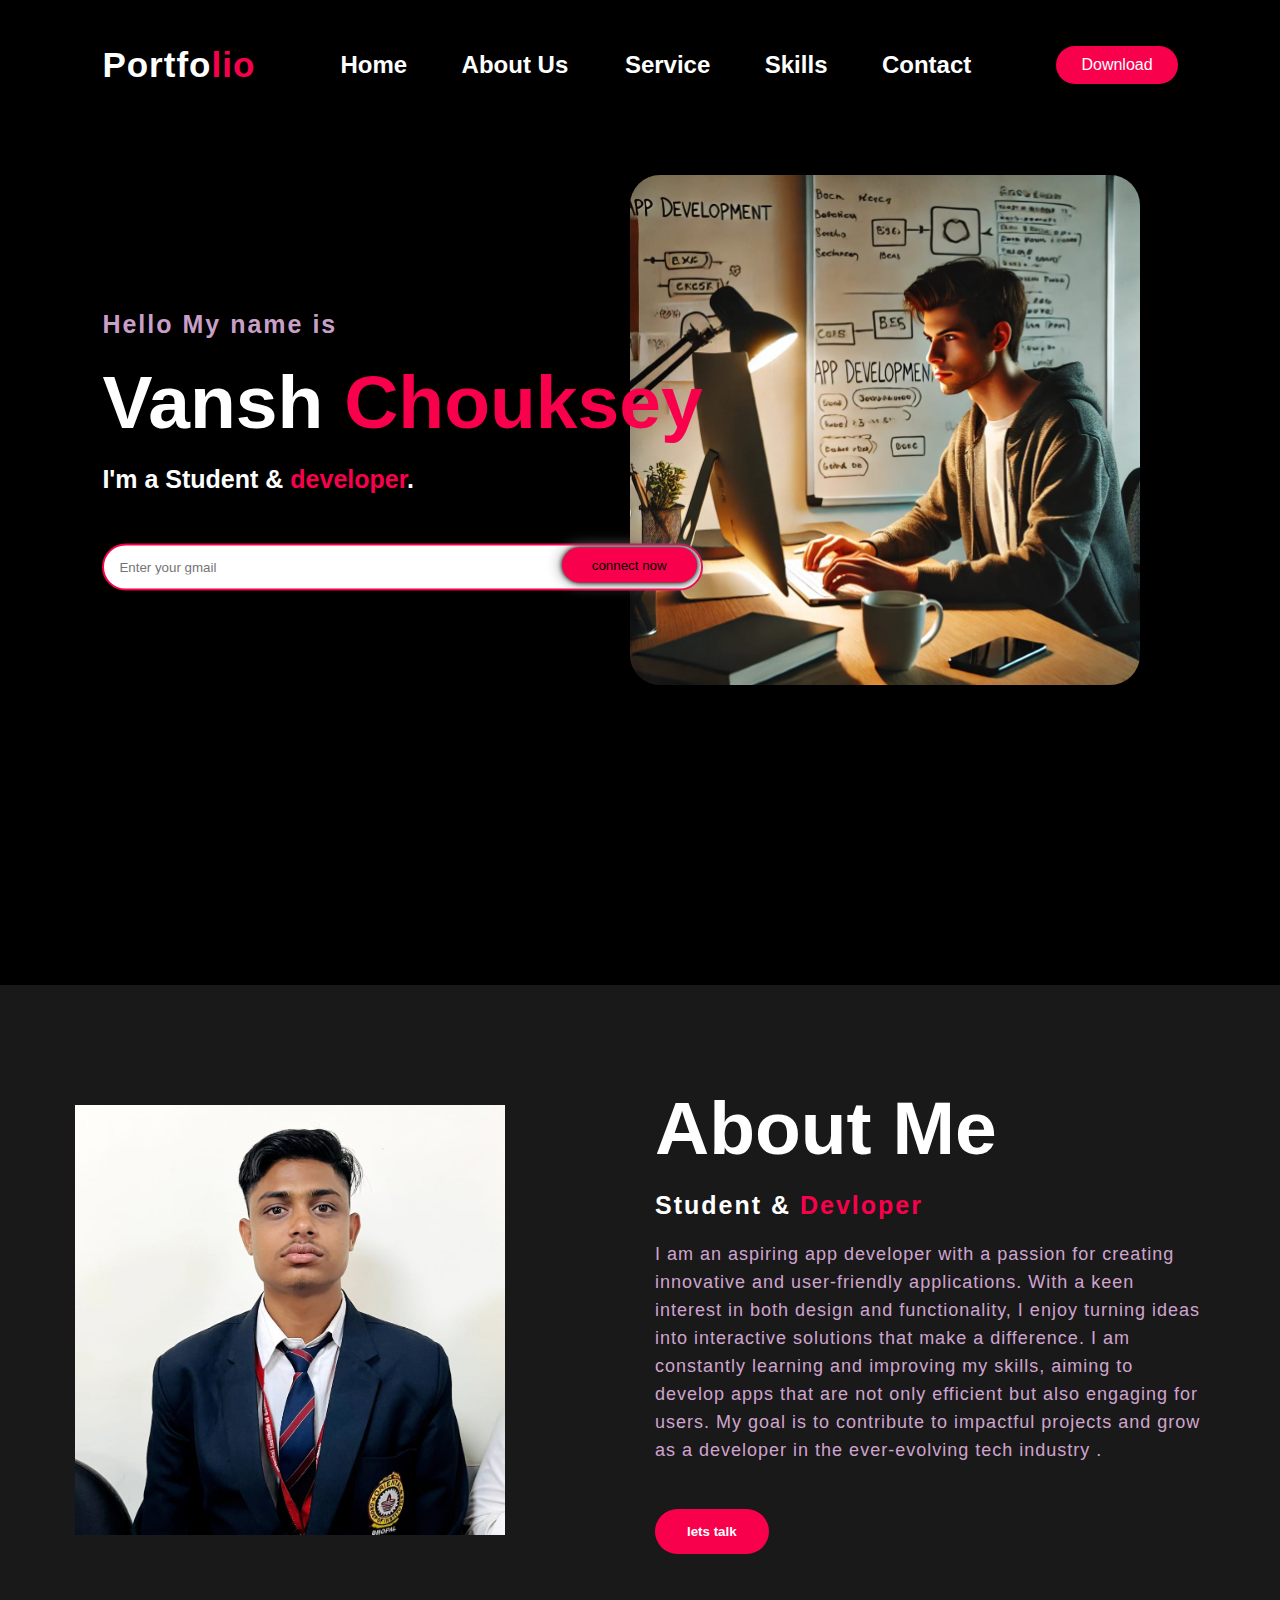
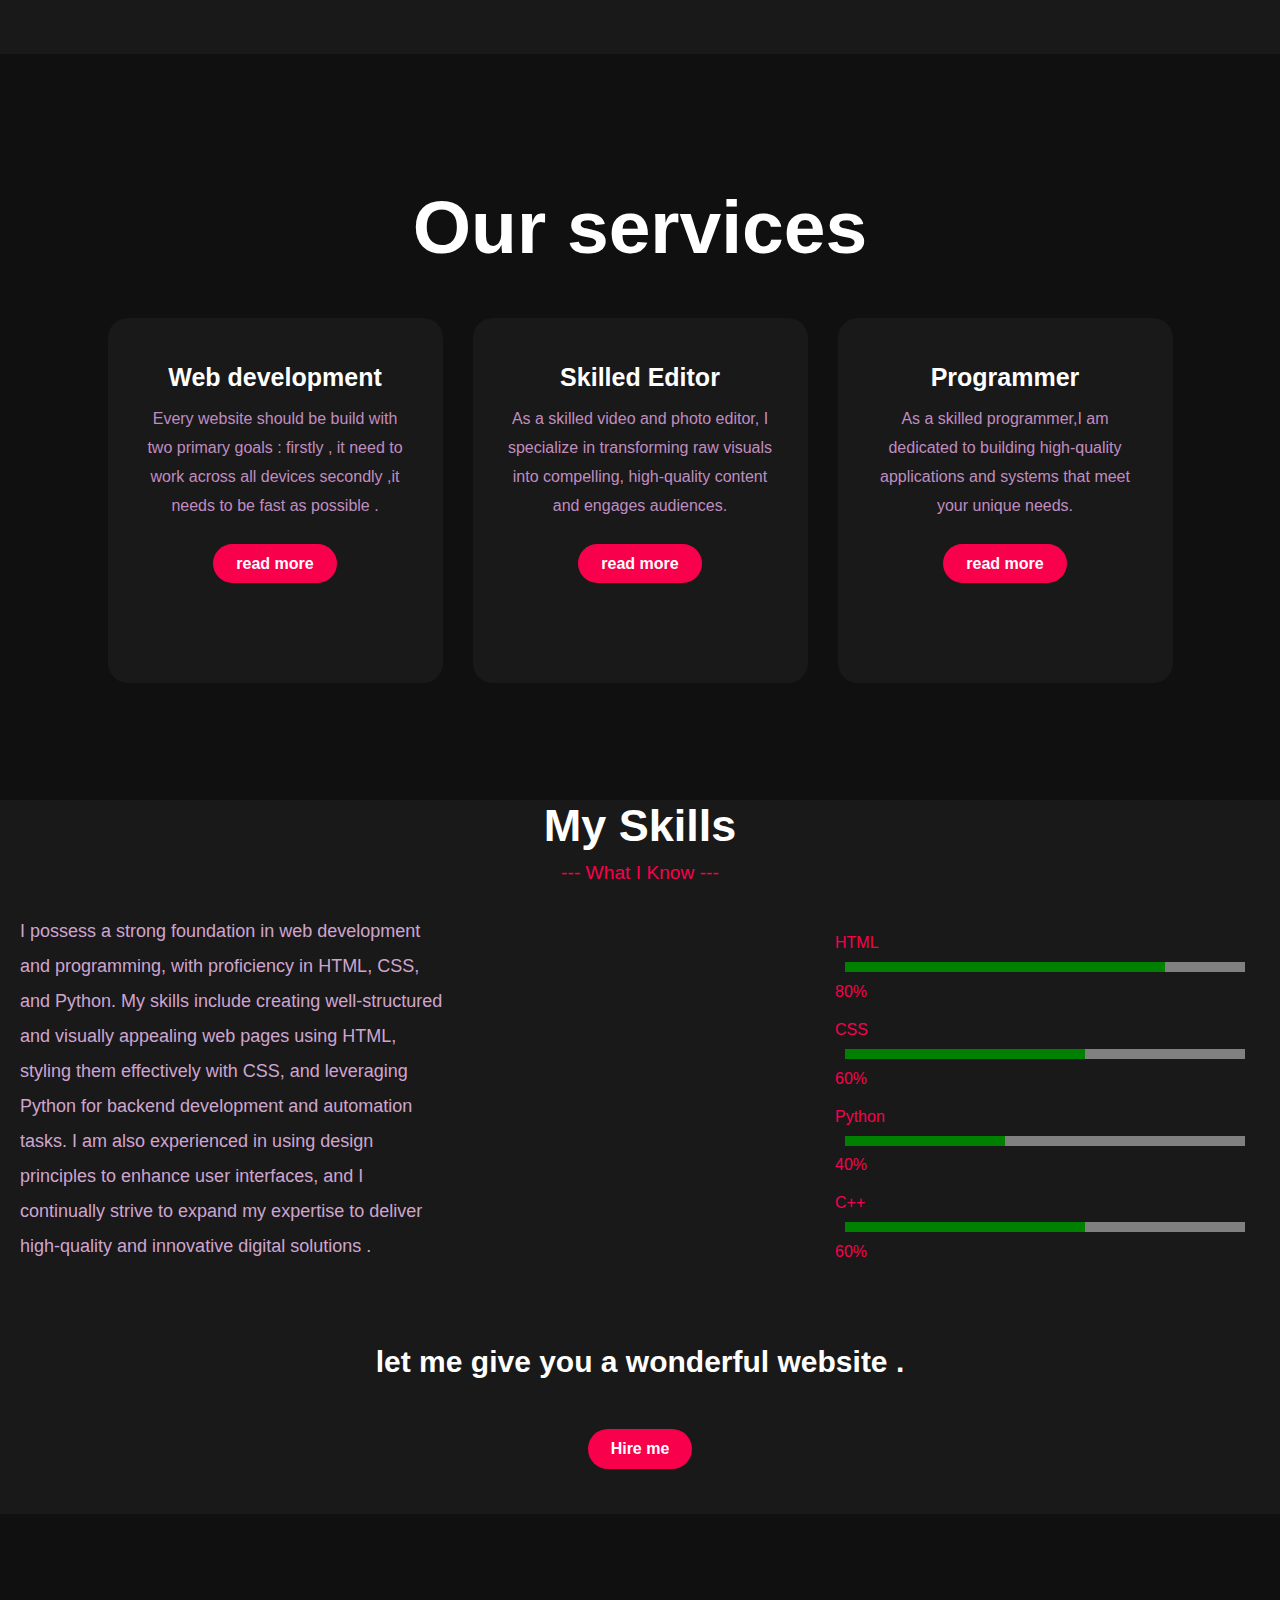
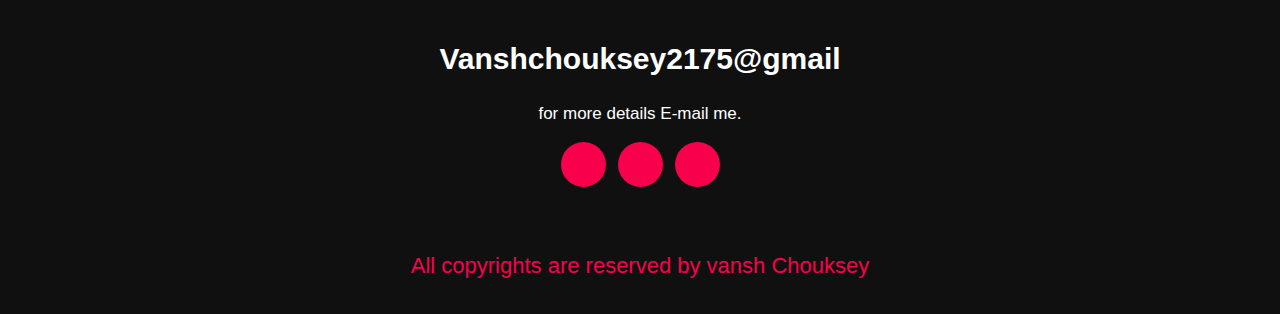
==== commit a980bde3: "skill" ====
--- a/portfolio.html
+++ b/portfolio.html
@@ -128,7 +128,7 @@
          <div class="skills-container">
             <div class="skill-para">
                 <p>
-                    I possess a strong foundation in web development and programming, with proficiency in HTML, CSS, and Python. My skills include creating well-structured and visually appealing web pages using HTML, styling them effectively with CSS, and leveraging Python for backend development and automation tasks. I am also experienced in using design principles to enhance user interfaces, and I continually strive to expand my expertise to deliver high-quality and innovative digital solutions
+                    I possess a strong foundation in web development and programming, with proficiency in HTML, CSS, and Python. My skills include creating well-structured and visually appealing web pages using HTML, styling them effectively with CSS, and leveraging Python for backend development and automation tasks. I am also experienced in using design principles to enhance user interfaces, and I continually strive to expand my expertise to deliver high-quality and innovative digital solutions .
                 </p>
             </div>
             <div class="what">
--- a/style.css
+++ b/style.css
@@ -282,6 +282,7 @@
 }
 .skill-head p {
     color: #f9004d;
+    font-size: larger;
     margin: 10px 0;
 }
 
@@ -296,10 +297,10 @@
     padding: 20px; /* Optional padding for the container */
 }
 .skill-para{
-    color: white;
+    color: #fcfc;
     width: 50%;
     font-size: 18px;
-    line-height: 1.9;
+    line-height: 35px;
 }
  .what{
     width: 50%;
